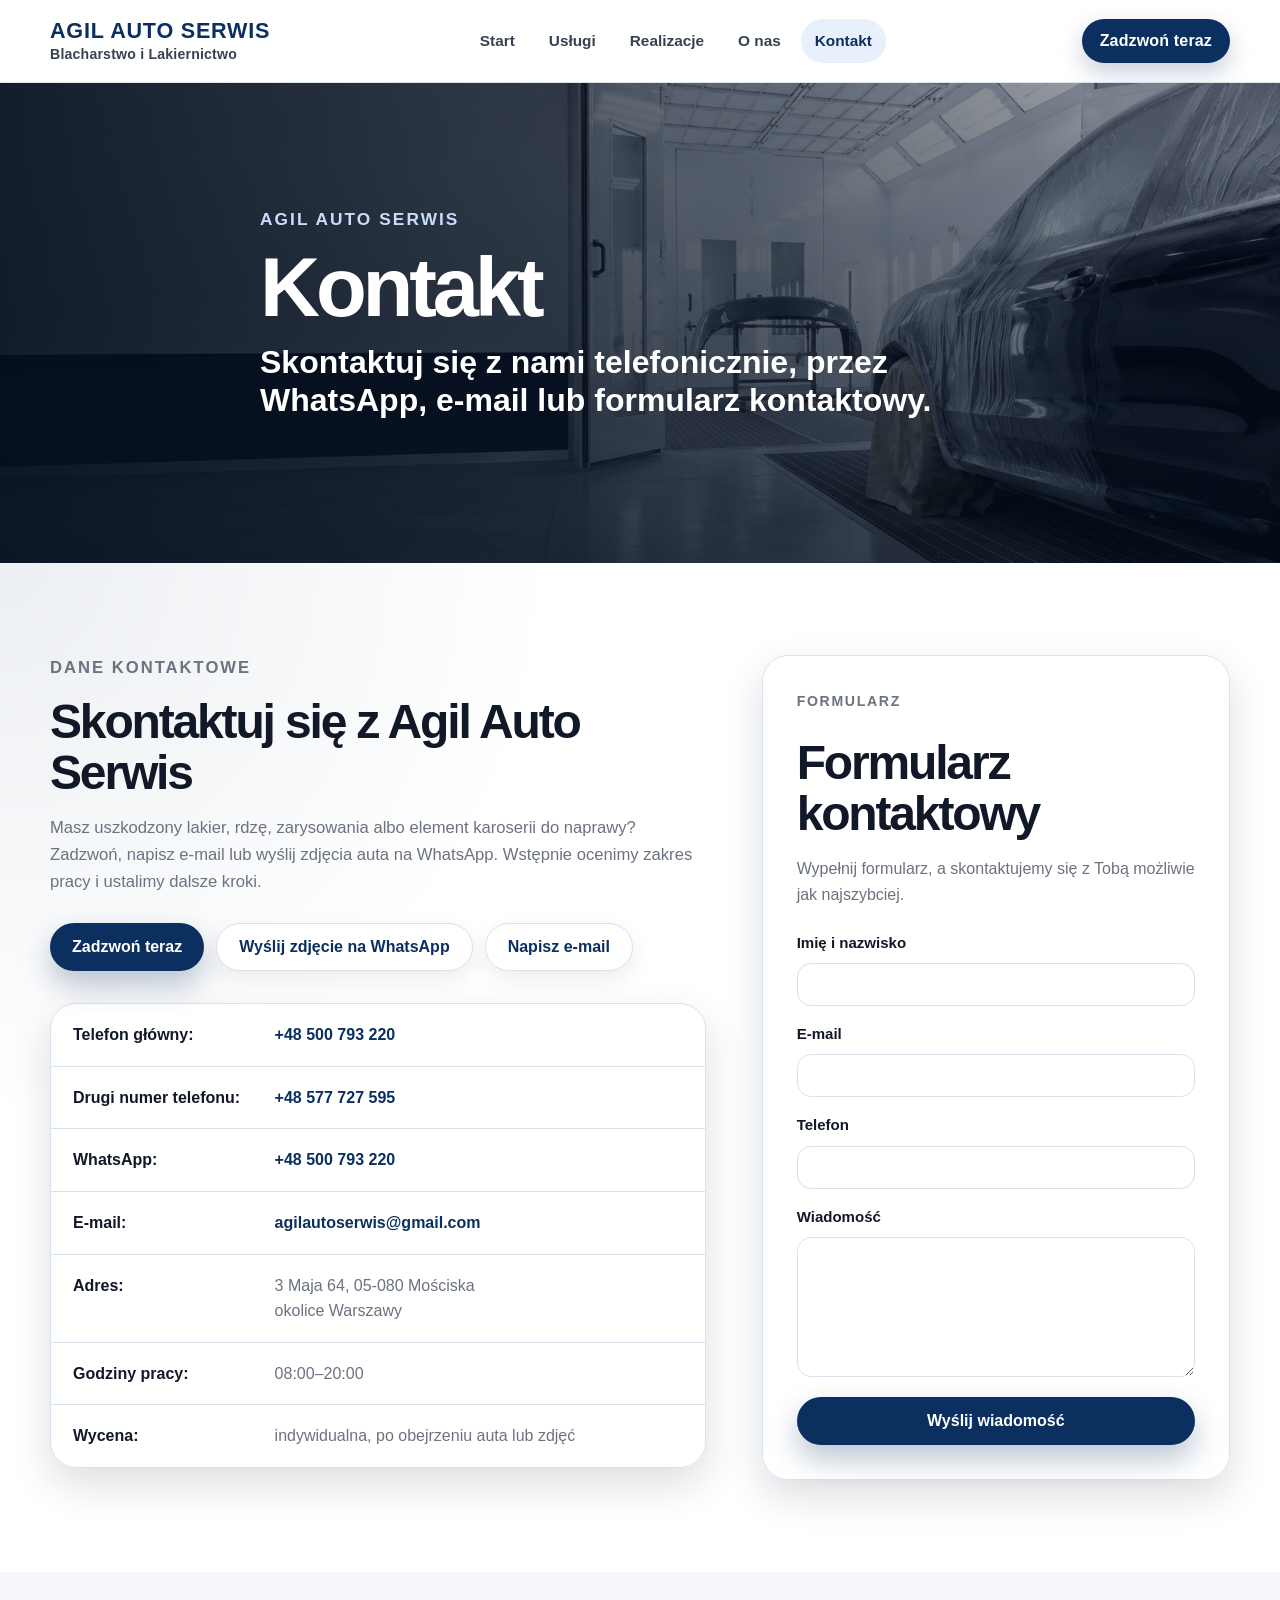
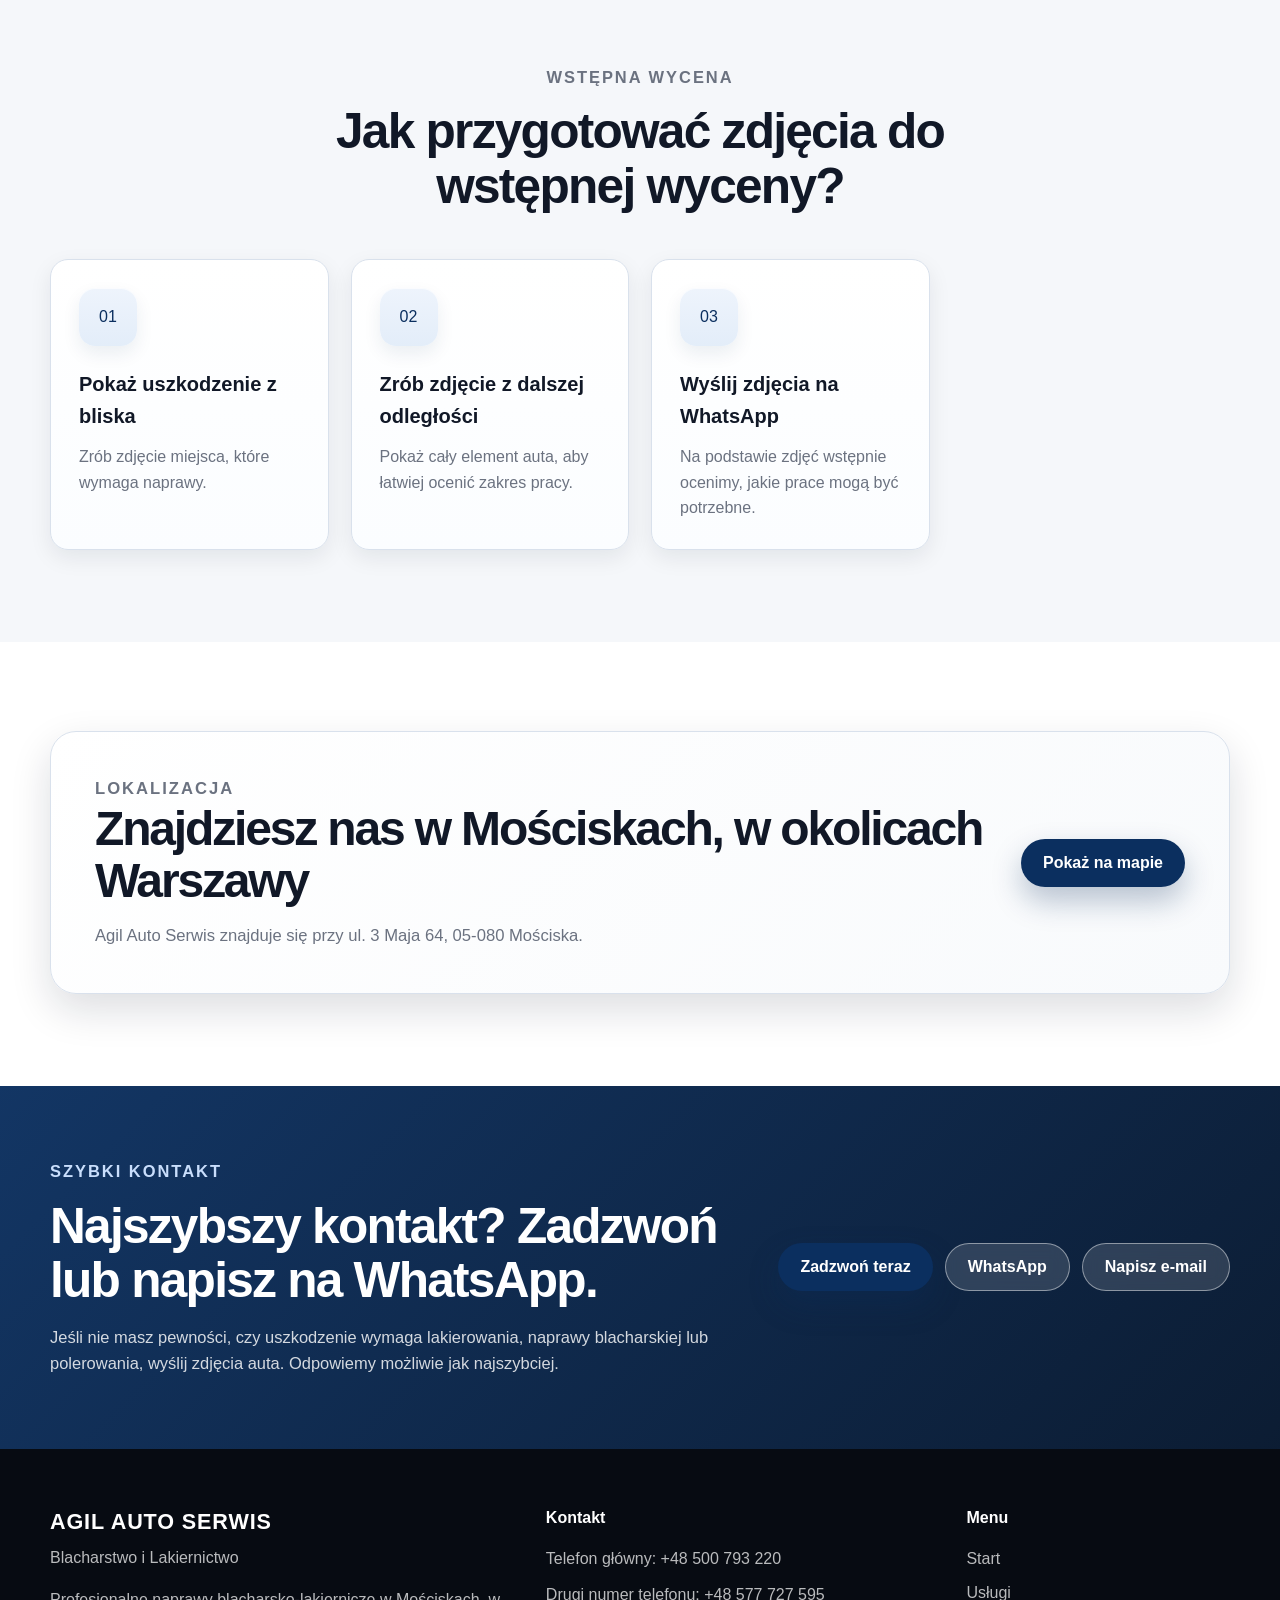
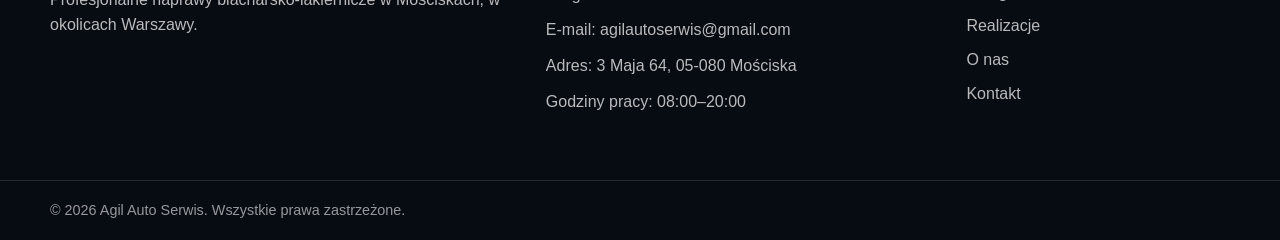
==== kontakt.html @ 93daf185 "Initial website version" ====
<!DOCTYPE html>
<html lang="pl">
<head>
  <meta charset="UTF-8" />
  <meta name="viewport" content="width=device-width, initial-scale=1.0" />

  <title>Kontakt | Agil Auto Serwis</title>

  <meta
    name="description"
    content="Kontakt Agil Auto Serwis — telefon, WhatsApp, e-mail, adres, godziny pracy i formularz kontaktowy do wstępnej wyceny napraw blacharsko-lakierniczych w Mościskach."
  />

  <link rel="stylesheet" href="style.css" />
</head>

<body>
  <header class="site-header">
    <div class="container header-container">
      <a href="index.html" class="logo-link text-logo" aria-label="Agil Auto Serwis">
        <span class="logo-title">AGIL AUTO SERWIS</span>
        <span class="logo-subtitle">Blacharstwo i Lakiernictwo</span>
      </a>

      <button class="nav-toggle" type="button" aria-label="Otwórz menu" aria-expanded="false">
        <span></span>
        <span></span>
        <span></span>
      </button>

      <nav class="main-nav" aria-label="Menu główne">
        <ul>
          <li><a href="index.html">Start</a></li>
          <li><a href="uslugi.html">Usługi</a></li>
          <li><a href="realizacje.html">Realizacje</a></li>
          <li><a href="onas.html">O nas</a></li>
          <li><a href="kontakt.html" class="active">Kontakt</a></li>
        </ul>
      </nav>

      <a href="tel:+48500793220" class="header-cta">Zadzwoń teraz</a>
    </div>
  </header>

  <main>
    <section class="hero page-hero">
      <img
        src="images/banner-kontakt.png"
        alt="Kontakt z Agil Auto Serwis"
        class="hero-image"
      />

      <div class="hero-overlay"></div>

      <div class="container hero-content">
        <p class="hero-kicker">Agil Auto Serwis</p>

        <h1>Kontakt</h1>

        <h2>Skontaktuj się z nami telefonicznie, przez WhatsApp, e-mail lub formularz kontaktowy.</h2>
      </div>
    </section>

    <section class="section contact-premium-section">
      <div class="container">
        <div class="contact-premium-grid">
          <div class="contact-premium-content">
            <p class="section-kicker">Dane kontaktowe</p>
            <h2>Skontaktuj się z Agil Auto Serwis</h2>
            <p>
              Masz uszkodzony lakier, rdzę, zarysowania albo element karoserii
              do naprawy? Zadzwoń, napisz e-mail lub wyślij zdjęcia auta na
              WhatsApp. Wstępnie ocenimy zakres pracy i ustalimy dalsze kroki.
            </p>

            <div class="contact-action-row">
              <a href="tel:+48500793220" class="btn btn-primary">Zadzwoń teraz</a>

              <a
                href="https://wa.me/48500793220?text=Dzie%C5%84%20dobry%2C%20chcia%C5%82bym%20zapyta%C4%87%20o%20napraw%C4%99%20blacharsko-lakiernicz%C4%85.%20Przesy%C5%82am%20zdj%C4%99cia%20auta%20do%20wst%C4%99pnej%20wyceny."
                class="btn btn-outline"
                target="_blank"
                rel="noopener noreferrer"
              >
                Wyślij zdjęcie na WhatsApp
              </a>

              <a
                href="mailto:agilautoserwis@gmail.com?subject=Zapytanie%20o%20napraw%C4%99%20blacharsko-lakiernicz%C4%85&body=Dzie%C5%84%20dobry%2C%0A%0Achcia%C5%82bym%20zapyta%C4%87%20o%20napraw%C4%99%20blacharsko-lakiernicz%C4%85.%20W%20za%C5%82%C4%85czniku%20mog%C4%99%20przes%C5%82a%C4%87%20zdj%C4%99cia%20auta%20do%20wst%C4%99pnej%20wyceny.%0A%0APozdrawiam"
                class="btn btn-outline"
              >
                Napisz e-mail
              </a>
            </div>

            <div class="premium-contact-card">
              <div class="premium-contact-item">
                <span>Telefon główny:</span>
                <a href="tel:+48500793220">+48 500 793 220</a>
              </div>

              <div class="premium-contact-item">
                <span>Drugi numer telefonu:</span>
                <a href="tel:+48577727595">+48 577 727 595</a>
              </div>

              <div class="premium-contact-item">
                <span>WhatsApp:</span>
                <a
                  href="https://wa.me/48500793220?text=Dzie%C5%84%20dobry%2C%20chcia%C5%82bym%20zapyta%C4%87%20o%20napraw%C4%99%20blacharsko-lakiernicz%C4%85.%20Przesy%C5%82am%20zdj%C4%99cia%20auta%20do%20wst%C4%99pnej%20wyceny."
                  target="_blank"
                  rel="noopener noreferrer"
                >
                  +48 500 793 220
                </a>
              </div>

              <div class="premium-contact-item">
                <span>E-mail:</span>
                <a
                  href="mailto:agilautoserwis@gmail.com?subject=Zapytanie%20o%20napraw%C4%99%20blacharsko-lakiernicz%C4%85&body=Dzie%C5%84%20dobry%2C%0A%0Achcia%C5%82bym%20zapyta%C4%87%20o%20napraw%C4%99%20blacharsko-lakiernicz%C4%85.%20W%20za%C5%82%C4%85czniku%20mog%C4%99%20przes%C5%82a%C4%87%20zdj%C4%99cia%20auta%20do%20wst%C4%99pnej%20wyceny.%0A%0APozdrawiam"
                >
                  agilautoserwis@gmail.com
                </a>
              </div>

              <div class="premium-contact-item">
                <span>Adres:</span>
                <p>
                  3 Maja 64, 05-080 Mościska<br />
                  okolice Warszawy
                </p>
              </div>

              <div class="premium-contact-item">
                <span>Godziny pracy:</span>
                <p>08:00–20:00</p>
              </div>

              <div class="premium-contact-item">
                <span>Wycena:</span>
                <p>indywidualna, po obejrzeniu auta lub zdjęć</p>
              </div>
            </div>
          </div>

          <aside class="contact-form-card">
            <p class="section-kicker">Formularz</p>
            <h2>Formularz kontaktowy</h2>
            <p>
              Wypełnij formularz, a skontaktujemy się z Tobą możliwie jak
              najszybciej.
            </p>

            <form name="kontakt" method="POST" data-netlify="true" class="contact-form">
              <input type="hidden" name="form-name" value="kontakt" />

              <div class="form-field">
                <label for="name">Imię i nazwisko</label>
                <input id="name" type="text" name="imie-i-nazwisko" required />
              </div>

              <div class="form-field">
                <label for="email">E-mail</label>
                <input id="email" type="email" name="email" required />
              </div>

              <div class="form-field">
                <label for="phone">Telefon</label>
                <input id="phone" type="tel" name="telefon" />
              </div>

              <div class="form-field">
                <label for="message">Wiadomość</label>
                <textarea id="message" name="wiadomosc" rows="6" required></textarea>
              </div>

              <button type="submit" class="btn btn-primary contact-submit">
                Wyślij wiadomość
              </button>
            </form>
          </aside>
        </div>
      </div>
    </section>

    <section class="section section-muted">
      <div class="container">
        <div class="section-heading">
          <p class="section-kicker">Wstępna wycena</p>
          <h2>Jak przygotować zdjęcia do wstępnej wyceny?</h2>
        </div>

        <div class="service-grid">
          <article class="service-card">
            <div class="service-icon" aria-hidden="true">01</div>
            <h3>Pokaż uszkodzenie z bliska</h3>
            <p>Zrób zdjęcie miejsca, które wymaga naprawy.</p>
          </article>

          <article class="service-card">
            <div class="service-icon" aria-hidden="true">02</div>
            <h3>Zrób zdjęcie z dalszej odległości</h3>
            <p>Pokaż cały element auta, aby łatwiej ocenić zakres pracy.</p>
          </article>

          <article class="service-card">
            <div class="service-icon" aria-hidden="true">03</div>
            <h3>Wyślij zdjęcia na WhatsApp</h3>
            <p>
              Na podstawie zdjęć wstępnie ocenimy, jakie prace mogą być
              potrzebne.
            </p>
          </article>
        </div>
      </div>
    </section>

    <section class="section location-section">
      <div class="container">
        <div class="location-card">
          <div>
            <p class="section-kicker">Lokalizacja</p>
            <h2>Znajdziesz nas w Mościskach, w okolicach Warszawy</h2>
            <p>
              Agil Auto Serwis znajduje się przy ul. 3 Maja 64,
              05-080 Mościska.
            </p>
          </div>

          <a
            href="https://maps.app.goo.gl/TS1FMHUCuoA9cqUd6"
            class="btn btn-primary"
            target="_blank"
            rel="noopener noreferrer"
          >
            Pokaż na mapie
          </a>
        </div>
      </div>
    </section>

    <section class="contact-cta">
      <div class="container contact-cta-container">
        <div>
          <p class="section-kicker">Szybki kontakt</p>
          <h2>Najszybszy kontakt? Zadzwoń lub napisz na WhatsApp.</h2>
          <p>
            Jeśli nie masz pewności, czy uszkodzenie wymaga lakierowania,
            naprawy blacharskiej lub polerowania, wyślij zdjęcia auta.
            Odpowiemy możliwie jak najszybciej.
          </p>
        </div>

        <div class="contact-cta-actions">
          <a href="tel:+48500793220" class="btn btn-primary">Zadzwoń teraz</a>

          <a
            href="https://wa.me/48500793220?text=Dzie%C5%84%20dobry%2C%20chcia%C5%82bym%20zapyta%C4%87%20o%20napraw%C4%99%20blacharsko-lakiernicz%C4%85.%20Przesy%C5%82am%20zdj%C4%99cia%20auta%20do%20wst%C4%99pnej%20wyceny."
            class="btn btn-secondary"
            target="_blank"
            rel="noopener noreferrer"
          >
            WhatsApp
          </a>

          <a
            href="mailto:agilautoserwis@gmail.com?subject=Zapytanie%20o%20napraw%C4%99%20blacharsko-lakiernicz%C4%85&body=Dzie%C5%84%20dobry%2C%0A%0Achcia%C5%82bym%20zapyta%C4%87%20o%20napraw%C4%99%20blacharsko-lakiernicz%C4%85.%20W%20za%C5%82%C4%85czniku%20mog%C4%99%20przes%C5%82a%C4%87%20zdj%C4%99cia%20auta%20do%20wst%C4%99pnej%20wyceny.%0A%0APozdrawiam"
            class="btn btn-secondary"
          >
            Napisz e-mail
          </a>
        </div>
      </div>
    </section>
  </main>

  <footer class="site-footer">
    <div class="container footer-grid">
      <div class="footer-brand">
        <h2>AGIL AUTO SERWIS</h2>
        <p>Blacharstwo i Lakiernictwo</p>
        <p>
          Profesjonalne naprawy blacharsko-lakiernicze w Mościskach,
          w okolicach Warszawy.
        </p>
      </div>

      <div class="footer-contact">
        <h3>Kontakt</h3>
        <p>
          Telefon główny:
          <a href="tel:+48500793220">+48 500 793 220</a>
        </p>
        <p>
          Drugi numer telefonu:
          <a href="tel:+48577727595">+48 577 727 595</a>
        </p>
        <p>
          E-mail:
          <a
            href="mailto:agilautoserwis@gmail.com?subject=Zapytanie%20o%20napraw%C4%99%20blacharsko-lakiernicz%C4%85&body=Dzie%C5%84%20dobry%2C%0A%0Achcia%C5%82bym%20zapyta%C4%87%20o%20napraw%C4%99%20blacharsko-lakiernicz%C4%85.%20W%20za%C5%82%C4%85czniku%20mog%C4%99%20przes%C5%82a%C4%87%20zdj%C4%99cia%20auta%20do%20wst%C4%99pnej%20wyceny.%0A%0APozdrawiam"
          >
            agilautoserwis@gmail.com
          </a>
        </p>
        <p>Adres: 3 Maja 64, 05-080 Mościska</p>
        <p>Godziny pracy: 08:00–20:00</p>
      </div>

      <div class="footer-nav">
        <h3>Menu</h3>
        <ul>
          <li><a href="index.html">Start</a></li>
          <li><a href="uslugi.html">Usługi</a></li>
          <li><a href="realizacje.html">Realizacje</a></li>
          <li><a href="onas.html">O nas</a></li>
          <li><a href="kontakt.html">Kontakt</a></li>
        </ul>
      </div>
    </div>

    <div class="footer-bottom">
      <div class="container">
        <p>© 2026 Agil Auto Serwis. Wszystkie prawa zastrzeżone.</p>
      </div>
    </div>
  </footer>

  <a href="tel:+48500793220" class="floating-call" aria-label="Zadzwoń teraz">
    Zadzwoń teraz
  </a>

  <script src="script.js"></script>
</body>
</html>
---- style.css ----
:root {
  --color-white: #ffffff;
  --color-light: #f5f7fa;
  --color-light-2: #eef3f8;
  --color-dark: #111827;
  --color-dark-2: #374151;
  --color-muted: #6b7280;
  --color-blue: #0b2f5f;
  --color-blue-2: #123f7a;
  --color-blue-3: #e8f0fb;
  --color-border: #d9e1ec;

  --container: 1180px;
  --header-height: 82px;

  --radius-sm: 12px;
  --radius-md: 18px;
  --radius-lg: 26px;

  --shadow-sm: 0 8px 22px rgba(15, 23, 42, 0.08);
  --shadow-md: 0 16px 40px rgba(15, 23, 42, 0.14);
  --shadow-lg: 0 24px 70px rgba(15, 23, 42, 0.2);

  --transition: 0.25s ease;
}

* {
  box-sizing: border-box;
  margin: 0;
  padding: 0;
}

html {
  scroll-behavior: smooth;
}

body {
  font-family: Arial, Helvetica, sans-serif;
  color: var(--color-dark);
  background: var(--color-white);
  line-height: 1.6;
}

img {
  display: block;
  max-width: 100%;
}

a {
  color: inherit;
  text-decoration: none;
}

ul {
  list-style: none;
}

button {
  font: inherit;
}

/* CONTAINER */

.container {
  width: min(100% - 32px, var(--container));
  margin-inline: auto;
}

/* HEADER */

.site-header {
  position: sticky;
  z-index: 100;
  top: 0;
  width: 100%;
  min-height: var(--header-height);
  background: rgba(255, 255, 255, 0.94);
  border-bottom: 1px solid rgba(217, 225, 236, 0.85);
  backdrop-filter: blur(16px);
}

.header-container {
  display: flex;
  align-items: center;
  justify-content: space-between;
  min-height: var(--header-height);
  gap: 24px;
}

.logo-link {
  flex: 0 0 auto;
  color: inherit;
  text-decoration: none;
}

.logo-link.text-logo {
  display: flex !important;
  flex-direction: column !important;
  align-items: flex-start;
  justify-content: center;
  gap: 4px;
  min-width: 220px;
  line-height: 1.05;
}

.logo-title {
  display: block !important;
  width: 100%;
  color: var(--color-blue);
  font-size: clamp(1.08rem, 2vw, 1.35rem);
  font-weight: 900;
  line-height: 1;
  letter-spacing: 0.035em;
  text-transform: uppercase;
  white-space: nowrap;
}

.logo-subtitle {
  display: block !important;
  width: 100%;
  color: var(--color-dark-2);
  font-size: clamp(0.74rem, 1.35vw, 0.88rem);
  font-weight: 650;
  line-height: 1.15;
  letter-spacing: 0.015em;
  white-space: nowrap;
}

.main-nav {
  display: flex;
  align-items: center;
  justify-content: center;
  flex: 1;
}

.main-nav ul {
  display: flex;
  align-items: center;
  gap: 6px;
}

.main-nav a {
  display: inline-flex;
  align-items: center;
  min-height: 42px;
  padding: 10px 14px;
  border-radius: 999px;
  color: var(--color-dark-2);
  font-size: 0.96rem;
  font-weight: 650;
  transition: background-color var(--transition), color var(--transition);
}

.main-nav a:hover,
.main-nav a.active {
  color: var(--color-blue);
  background: var(--color-blue-3);
}

.header-cta {
  display: inline-flex;
  align-items: center;
  justify-content: center;
  flex: 0 0 auto;
  min-height: 44px;
  padding: 13px 18px;
  border-radius: 999px;
  color: var(--color-white);
  background: var(--color-blue);
  font-weight: 700;
  line-height: 1;
  letter-spacing: 0.01em;
  box-shadow: 0 10px 24px rgba(11, 47, 95, 0.22);
  transition: transform var(--transition), background-color var(--transition), box-shadow var(--transition);
}

.header-cta:hover {
  transform: translateY(-2px);
  background: var(--color-blue-2);
  box-shadow: 0 16px 34px rgba(11, 47, 95, 0.32);
}

.nav-toggle {
  display: none;
  width: 46px;
  height: 46px;
  border-radius: 12px;
  border: 1px solid var(--color-border);
  background: var(--color-white);
  cursor: pointer;
}

.nav-toggle span {
  display: block;
  width: 22px;
  height: 2px;
  margin: 5px auto;
  border-radius: 999px;
  background: var(--color-dark);
  transition: transform var(--transition), opacity var(--transition);
}

/* BUTTONS */

.btn {
  display: inline-flex;
  align-items: center;
  justify-content: center;
  min-height: 48px;
  padding: 14px 22px;
  border-radius: 999px;
  font-weight: 750;
  line-height: 1;
  transition: transform var(--transition), background-color var(--transition), color var(--transition), box-shadow var(--transition);
}

.btn:hover {
  transform: translateY(-2px);
}

.btn-primary {
  color: var(--color-white);
  background: var(--color-blue);
  box-shadow: 0 14px 30px rgba(11, 47, 95, 0.28);
}

.btn-primary:hover {
  background: var(--color-blue-2);
}

.btn-secondary {
  color: var(--color-white);
  background: rgba(255, 255, 255, 0.14);
  border: 1px solid rgba(255, 255, 255, 0.45);
  backdrop-filter: blur(8px);
}

.btn-secondary:hover {
  background: rgba(255, 255, 255, 0.22);
}

.btn-outline {
  color: var(--color-blue);
  background: var(--color-white);
  border: 1px solid var(--color-border);
  box-shadow: var(--shadow-sm);
}

.btn-outline:hover {
  background: var(--color-blue-3);
}

/* HERO */

.hero {
  position: relative;
  min-height: calc(100vh - var(--header-height));
  display: flex;
  align-items: center;
  overflow: hidden;
  color: var(--color-white);
}

.page-hero {
  min-height: 480px;
}

.hero-image {
  position: absolute;
  inset: 0;
  width: 100%;
  height: 100%;
  object-fit: cover;
}

.hero-overlay {
  position: absolute;
  inset: 0;
  background:
    linear-gradient(90deg, rgba(5, 15, 30, 0.86), rgba(5, 15, 30, 0.55), rgba(5, 15, 30, 0.18)),
    linear-gradient(180deg, rgba(5, 15, 30, 0.18), rgba(5, 15, 30, 0.62));
}

.hero-content {
  position: relative;
  z-index: 2;
  max-width: 760px;
  padding-block: 96px;
}

.hero-kicker,
.section-kicker {
  margin-bottom: 14px;
  color: var(--color-blue-2);
  font-size: 0.88rem;
  font-weight: 800;
  letter-spacing: 0.12em;
  text-transform: uppercase;
}

.hero .hero-kicker {
  color: #c9defc;
}

.hero h1 {
  margin-bottom: 16px;
  font-size: clamp(3rem, 7vw, 5.7rem);
  line-height: 0.95;
  letter-spacing: -0.05em;
}

.page-hero h1 {
  font-size: clamp(3rem, 7vw, 5.2rem);
}

.hero h2 {
  max-width: 720px;
  margin-bottom: 20px;
  font-size: clamp(1.3rem, 3vw, 2rem);
  line-height: 1.2;
  font-weight: 750;
}

.hero p {
  max-width: 660px;
  color: rgba(255, 255, 255, 0.88);
  font-size: 1.08rem;
}

.hero-actions {
  display: flex;
  flex-wrap: wrap;
  gap: 14px;
  margin-top: 30px;
}

/* SECTIONS */

.section {
  padding: 92px 0;
}

.section-muted {
  background: var(--color-light);
}

.section-heading {
  max-width: 760px;
  margin: 0 auto 46px;
  text-align: center;
}

.section-heading h2,
.split-content h2,
.contact-cta h2 {
  margin-bottom: 16px;
  color: var(--color-dark);
  font-size: clamp(2rem, 4vw, 3.1rem);
  line-height: 1.1;
  letter-spacing: -0.035em;
}

.section-heading p,
.split-content p,
.contact-cta p {
  color: var(--color-muted);
  font-size: 1.03rem;
}

.section-heading p + p {
  margin-top: 12px;
}

.section-action {
  display: flex;
  justify-content: center;
  margin-top: 34px;
}

/* SERVICES */

.service-grid {
  display: grid;
  grid-template-columns: repeat(4, 1fr);
  gap: 22px;
}

.service-card {
  min-height: 260px;
  padding: 28px;
  border: 1px solid var(--color-border);
  border-radius: var(--radius-md);
  background:
    linear-gradient(180deg, #ffffff 0%, #fbfdff 100%);
  box-shadow: var(--shadow-sm);
  transition:
    transform var(--transition),
    box-shadow var(--transition),
    border-color var(--transition),
    background-color var(--transition);
}

.service-card:hover {
  transform: translateY(-6px);
  border-color: rgba(11, 47, 95, 0.22);
  box-shadow: var(--shadow-md);
}

.service-icon {
  display: inline-flex;
  align-items: center;
  justify-content: center;
  width: 58px;
  height: 58px;
  margin-bottom: 22px;
  border-radius: 16px;
  color: var(--color-blue);
  background: linear-gradient(180deg, #eef4fc 0%, #e3edf9 100%);
  box-shadow:
    inset 0 1px 0 rgba(255, 255, 255, 0.7),
    0 8px 18px rgba(11, 47, 95, 0.08);
  flex-shrink: 0;
}

.service-icon svg {
  width: 28px;
  height: 28px;
  stroke: currentColor;
  fill: none;
  stroke-width: 1.9;
  stroke-linecap: round;
  stroke-linejoin: round;
}

.service-card h3 {
  margin-bottom: 12px;
  font-size: 1.25rem;
  color: var(--color-dark);
}

.service-card p {
  color: var(--color-muted);
}

/* SPLIT LAYOUT */

.split-layout {
  display: grid;
  grid-template-columns: 0.95fr 1.05fr;
  gap: 48px;
  align-items: center;
}

.split-layout.reverse {
  grid-template-columns: 1fr 1fr;
}

.split-layout.reverse .image-card {
  order: 1;
}

.split-layout.reverse .split-content {
  order: 2;
}

.split-content {
  max-width: 580px;
}

.split-content .btn {
  margin-top: 26px;
}

.preview-gallery {
  display: grid;
  grid-template-columns: repeat(3, 1fr);
  gap: 16px;
}

.preview-gallery figure {
  overflow: hidden;
  border-radius: var(--radius-md);
  background: var(--color-white);
  box-shadow: var(--shadow-sm);
}

.preview-gallery img {
  width: 100%;
  height: 260px;
  object-fit: cover;
}

.preview-gallery figcaption {
  padding: 14px 16px;
  color: var(--color-dark-2);
  font-size: 0.92rem;
  font-weight: 700;
}

.image-card {
  overflow: hidden;
  border-radius: var(--radius-lg);
  box-shadow: var(--shadow-md);
  background: var(--color-light);
}

.image-card img {
  width: 100%;
  height: 520px;
  object-fit: cover;
}

/* CASE STUDY / REALIZACJE */

.case-study-card {
  padding: clamp(24px, 4vw, 44px);
  border: 1px solid var(--color-border);
  border-radius: var(--radius-lg);
  background: linear-gradient(180deg, var(--color-white), #f8fafc);
  box-shadow: var(--shadow-md);
}

.case-study-header {
  max-width: 760px;
  margin-bottom: 34px;
}

.case-study-label {
  display: inline-flex;
  align-items: center;
  min-height: 30px;
  margin-bottom: 14px;
  padding: 7px 12px;
  border-radius: 999px;
  color: var(--color-blue);
  background: var(--color-blue-3);
  font-size: 0.78rem;
  font-weight: 900;
  line-height: 1;
  letter-spacing: 0.12em;
}

.case-study-header h2 {
  margin-bottom: 14px;
  color: var(--color-dark);
  font-size: clamp(1.7rem, 3.2vw, 2.65rem);
  line-height: 1.08;
  letter-spacing: -0.045em;
}

.case-study-header p {
  max-width: 680px;
  margin-bottom: 0;
  color: var(--color-muted);
  font-size: 1.04rem;
}

.case-study-gallery {
  display: grid;
  grid-template-columns: repeat(3, 1fr);
  gap: 18px;
}

.case-image-card {
  display: grid;
  gap: 14px;
  width: 100%;
  padding: 12px;
  border: 1px solid var(--color-border);
  border-radius: var(--radius-lg);
  background: var(--color-white);
  box-shadow: var(--shadow-sm);
  cursor: pointer;
  text-align: left;
  transition:
    transform var(--transition),
    box-shadow var(--transition),
    border-color var(--transition);
}

.case-image-card:hover {
  transform: translateY(-5px);
  border-color: rgba(11, 47, 95, 0.28);
  box-shadow: var(--shadow-md);
}

.case-image-wrap {
  display: block;
  overflow: hidden;
  border-radius: calc(var(--radius-lg) - 8px);
  background: var(--color-light);
}

.case-image-wrap img {
  width: 100%;
  height: 300px;
  object-fit: cover;
  transition: transform 450ms ease;
}

.case-image-card:hover .case-image-wrap img {
  transform: scale(1.035);
}

.case-image-caption {
  display: inline-flex;
  align-items: center;
  width: fit-content;
  min-height: 34px;
  padding: 8px 13px;
  border-radius: 999px;
  color: var(--color-white);
  background: var(--color-blue);
  font-size: 0.9rem;
  font-weight: 800;
  line-height: 1;
}

.case-study-note {
  margin: 28px 0 0;
  padding: 18px 20px;
  border-left: 4px solid var(--color-blue);
  border-radius: var(--radius-sm);
  background: var(--color-blue-3);
  color: var(--color-dark-2);
  font-weight: 650;
}

/* LIGHTBOX */

.image-lightbox {
  position: fixed;
  z-index: 999;
  inset: 0;
  display: none;
  align-items: center;
  justify-content: center;
  padding: 24px;
  background: rgba(5, 14, 28, 0.86);
  backdrop-filter: blur(8px);
}

.image-lightbox.is-open {
  display: flex;
}

.lightbox-image {
  max-width: min(1100px, 94vw);
  max-height: 86vh;
  object-fit: contain;
  border-radius: var(--radius-md);
  background: var(--color-white);
  box-shadow: var(--shadow-lg);
}

.lightbox-close {
  position: fixed;
  top: 18px;
  right: 18px;
  z-index: 1000;
  display: inline-flex;
  align-items: center;
  justify-content: center;
  width: 46px;
  height: 46px;
  border: 0;
  border-radius: 999px;
  color: var(--color-white);
  background: rgba(255, 255, 255, 0.14);
  font-size: 2rem;
  line-height: 1;
  cursor: pointer;
  transition:
    background-color var(--transition),
    transform var(--transition);
}

.lightbox-close:hover {
  transform: translateY(-2px);
  background: rgba(255, 255, 255, 0.24);
}

/* KONTAKT PAGE */

.contact-premium-section {
  background:
    radial-gradient(circle at top left, rgba(11, 47, 95, 0.08), transparent 34%),
    var(--color-white);
}

.contact-premium-grid {
  display: grid;
  grid-template-columns: minmax(0, 1.05fr) minmax(360px, 0.75fr);
  align-items: start;
  gap: clamp(28px, 5vw, 56px);
}

.contact-premium-content h2,
.contact-form-card h2,
.location-card h2 {
  margin-bottom: 16px;
  color: var(--color-dark);
  font-size: clamp(1.85rem, 3.8vw, 3rem);
  line-height: 1.08;
  letter-spacing: -0.045em;
}

.contact-premium-content > p {
  max-width: 760px;
  color: var(--color-muted);
  font-size: 1.04rem;
}

.contact-action-row {
  display: flex;
  flex-wrap: wrap;
  gap: 12px;
  margin-top: 28px;
}

.premium-contact-card,
.contact-form-card,
.location-card {
  border: 1px solid var(--color-border);
  border-radius: var(--radius-lg);
  background: rgba(255, 255, 255, 0.92);
  box-shadow: var(--shadow-md);
}

.premium-contact-card {
  display: grid;
  gap: 0;
  margin-top: 32px;
  overflow: hidden;
}

.premium-contact-item {
  display: grid;
  grid-template-columns: minmax(160px, 0.45fr) minmax(0, 1fr);
  gap: 18px;
  padding: 18px 22px;
  border-bottom: 1px solid var(--color-border);
}

.premium-contact-item:last-child {
  border-bottom: 0;
}

.premium-contact-item span {
  color: var(--color-dark);
  font-weight: 850;
}

.premium-contact-item a {
  color: var(--color-blue);
  font-weight: 800;
  overflow-wrap: anywhere;
}

.premium-contact-item p {
  margin: 0;
  color: var(--color-muted);
}

.contact-form-card {
  position: sticky;
  top: calc(var(--header-height) + 24px);
  padding: clamp(24px, 4vw, 34px);
}

.contact-form-card > p {
  margin-bottom: 24px;
  color: var(--color-muted);
}

.contact-form {
  display: grid;
  gap: 16px;
}

.form-field {
  display: grid;
  gap: 8px;
}

.form-field label {
  color: var(--color-dark);
  font-size: 0.94rem;
  font-weight: 800;
}

.form-field input,
.form-field textarea {
  width: 100%;
  border: 1px solid var(--color-border);
  border-radius: 14px;
  padding: 13px 15px;
  color: var(--color-dark);
  background: var(--color-white);
  outline: none;
  transition:
    border-color var(--transition),
    box-shadow var(--transition),
    background-color var(--transition);
}

.form-field input:focus,
.form-field textarea:focus {
  border-color: rgba(11, 47, 95, 0.55);
  box-shadow: 0 0 0 4px rgba(11, 47, 95, 0.1);
}

.form-field textarea {
  resize: vertical;
  min-height: 140px;
}

.contact-submit {
  width: 100%;
  border: 0;
  margin-top: 4px;
  cursor: pointer;
}

.location-section {
  padding-top: clamp(58px, 7vw, 90px);
}

.location-card {
  display: grid;
  grid-template-columns: minmax(0, 1fr) auto;
  align-items: center;
  gap: 24px;
  padding: clamp(26px, 5vw, 44px);
  background: linear-gradient(135deg, var(--color-white), #f8fafc);
}

.location-card p {
  max-width: 650px;
  margin-bottom: 0;
  color: var(--color-muted);
  font-size: 1.04rem;
}

/* CONTACT CTA */

.contact-cta {
  padding: 72px 0;
  color: var(--color-white);
  background:
    linear-gradient(135deg, rgba(11, 47, 95, 0.97), rgba(7, 24, 47, 0.98));
}

.contact-cta .section-kicker {
  color: #c9defc;
}

.contact-cta h2 {
  color: var(--color-white);
}

.contact-cta p {
  max-width: 680px;
  color: rgba(255, 255, 255, 0.82);
}

.contact-cta-container {
  display: flex;
  align-items: center;
  justify-content: space-between;
  gap: 34px;
}

.contact-cta-actions {
  display: flex;
  flex-wrap: wrap;
  gap: 12px;
  flex: 0 0 auto;
}

/* FOOTER */

.site-footer {
  color: var(--color-white);
  background: #070b12;
}

.footer-grid {
  display: grid;
  grid-template-columns: 1.2fr 1fr 0.7fr;
  gap: 44px;
  padding: 56px 0;
}

.footer-brand h2 {
  margin-bottom: 6px;
  color: var(--color-white);
  font-size: 1.35rem;
  letter-spacing: 0.04em;
}

.footer-brand p,
.footer-contact p,
.footer-nav a {
  color: rgba(255, 255, 255, 0.72);
}

.footer-brand p + p {
  margin-top: 16px;
}

.site-footer h3 {
  margin-bottom: 16px;
  font-size: 1rem;
  color: var(--color-white);
}

.footer-contact p {
  margin-bottom: 10px;
}

.footer-contact a:hover,
.footer-nav a:hover {
  color: var(--color-white);
}

.footer-nav li + li {
  margin-top: 8px;
}

.footer-bottom {
  padding: 18px 0;
  border-top: 1px solid rgba(255, 255, 255, 0.12);
}

.footer-bottom p {
  color: rgba(255, 255, 255, 0.58);
  font-size: 0.9rem;
}

/* FLOATING CALL */

.floating-call {
  position: fixed;
  right: 20px;
  bottom: 20px;
  z-index: 95;
  display: none;
  align-items: center;
  justify-content: center;
  min-height: 48px;
  padding: 13px 18px;
  border-radius: 999px;
  color: var(--color-white);
  background: var(--color-blue);
  font-weight: 800;
  box-shadow: var(--shadow-lg);
}

/* RESPONSIVE */

@media (max-width: 1080px) {
  .contact-premium-grid {
    grid-template-columns: 1fr;
  }

  .contact-form-card {
    position: static;
  }

  .location-card {
    grid-template-columns: 1fr;
  }
}

@media (max-width: 1024px) {
  .service-grid {
    grid-template-columns: repeat(2, 1fr);
  }

  .split-layout,
  .split-layout.reverse {
    grid-template-columns: 1fr;
  }

  .split-content {
    max-width: 760px;
  }

  .image-card img {
    height: 460px;
  }

  .contact-cta-container {
    align-items: flex-start;
    flex-direction: column;
  }
}

@media (max-width: 900px) {
  :root {
    --header-height: 74px;
  }

  .header-container {
    gap: 12px;
  }

  .logo-link.text-logo {
    min-width: 184px;
  }

  .logo-title {
    font-size: 1.02rem;
  }

  .logo-subtitle {
    font-size: 0.72rem;
  }

  .nav-toggle {
    display: inline-block;
    order: 3;
  }

  .header-cta {
    display: none;
  }

  .main-nav {
    position: fixed;
    top: var(--header-height);
    left: 0;
    right: 0;
    display: block;
    max-height: calc(100vh - var(--header-height));
    padding: 14px 16px 18px;
    overflow-y: auto;
    background: rgba(255, 255, 255, 0.98);
    border-bottom: 1px solid var(--color-border);
    box-shadow: var(--shadow-md);
    transform: translateY(-120%);
    opacity: 0;
    visibility: hidden;
    transition: transform var(--transition), opacity var(--transition), visibility var(--transition);
  }

  .main-nav ul {
    display: grid;
    gap: 6px;
    width: min(100%, var(--container));
    margin-inline: auto;
  }

  .main-nav a {
    justify-content: center;
    min-height: 48px;
    border-radius: var(--radius-sm);
    background: var(--color-light);
  }

  body.nav-open .main-nav {
    transform: translateY(0);
    opacity: 1;
    visibility: visible;
  }

  body.nav-open .nav-toggle span:nth-child(1) {
    transform: translateY(7px) rotate(45deg);
  }

  body.nav-open .nav-toggle span:nth-child(2) {
    opacity: 0;
  }

  body.nav-open .nav-toggle span:nth-child(3) {
    transform: translateY(-7px) rotate(-45deg);
  }

  .hero {
    min-height: 760px;
  }

  .page-hero {
    min-height: 430px;
  }

  .hero-content {
    padding-block: 76px;
  }

  .preview-gallery {
    grid-template-columns: 1fr;
  }

  .preview-gallery img {
    height: 340px;
  }

  .case-study-gallery {
    grid-template-columns: 1fr;
  }

  .case-image-wrap img {
    height: 340px;
  }
}

@media (max-width: 720px) {
  .contact-action-row {
    display: grid;
  }

  .premium-contact-item {
    grid-template-columns: 1fr;
    gap: 5px;
    padding: 17px 18px;
  }

  .contact-form-card,
  .premium-contact-card,
  .location-card {
    border-radius: var(--radius-md);
  }

  .location-card .btn {
    width: 100%;
  }
}

@media (max-width: 640px) {
  .container {
    width: min(100% - 24px, var(--container));
  }

  .hero {
    min-height: 720px;
  }

  .page-hero {
    min-height: 390px;
  }

  .hero-overlay {
    background:
      linear-gradient(90deg, rgba(5, 15, 30, 0.9), rgba(5, 15, 30, 0.64)),
      linear-gradient(180deg, rgba(5, 15, 30, 0.18), rgba(5, 15, 30, 0.76));
  }

  .hero h1 {
    font-size: clamp(2.65rem, 15vw, 4rem);
  }

  .hero h2 {
    font-size: 1.25rem;
  }

  .hero p {
    font-size: 1rem;
  }

  .hero-actions,
  .contact-cta-actions {
    flex-direction: column;
    align-items: stretch;
  }

  .btn {
    width: 100%;
  }

  .section {
    padding: 68px 0;
  }

  .section-heading {
    margin-bottom: 34px;
    text-align: left;
  }

  .service-grid {
    grid-template-columns: 1fr;
  }

  .service-card {
    min-height: auto;
  }

  .image-card img {
    height: 390px;
  }

  .footer-grid {
    grid-template-columns: 1fr;
    gap: 28px;
  }

  .floating-call {
    display: inline-flex;
  }
}

@media (max-width: 520px) {
  .case-study-card {
    padding: 18px;
    border-radius: var(--radius-md);
  }

  .case-image-card {
    border-radius: var(--radius-md);
  }

  .case-image-wrap {
    border-radius: calc(var(--radius-md) - 6px);
  }

  .case-image-wrap img {
    height: 260px;
  }

  .image-lightbox {
    padding: 14px;
  }

  .lightbox-image {
    max-width: 96vw;
    max-height: 82vh;
  }
}

@media (max-width: 460px) {
  .logo-link.text-logo {
    min-width: 168px;
  }

  .logo-title {
    font-size: 0.95rem;
    letter-spacing: 0.025em;
  }

  .logo-subtitle {
    font-size: 0.68rem;
  }

  .hero {
    min-height: 680px;
  }

  .page-hero {
    min-height: 360px;
  }

  .preview-gallery img {
    height: 280px;
  }
}
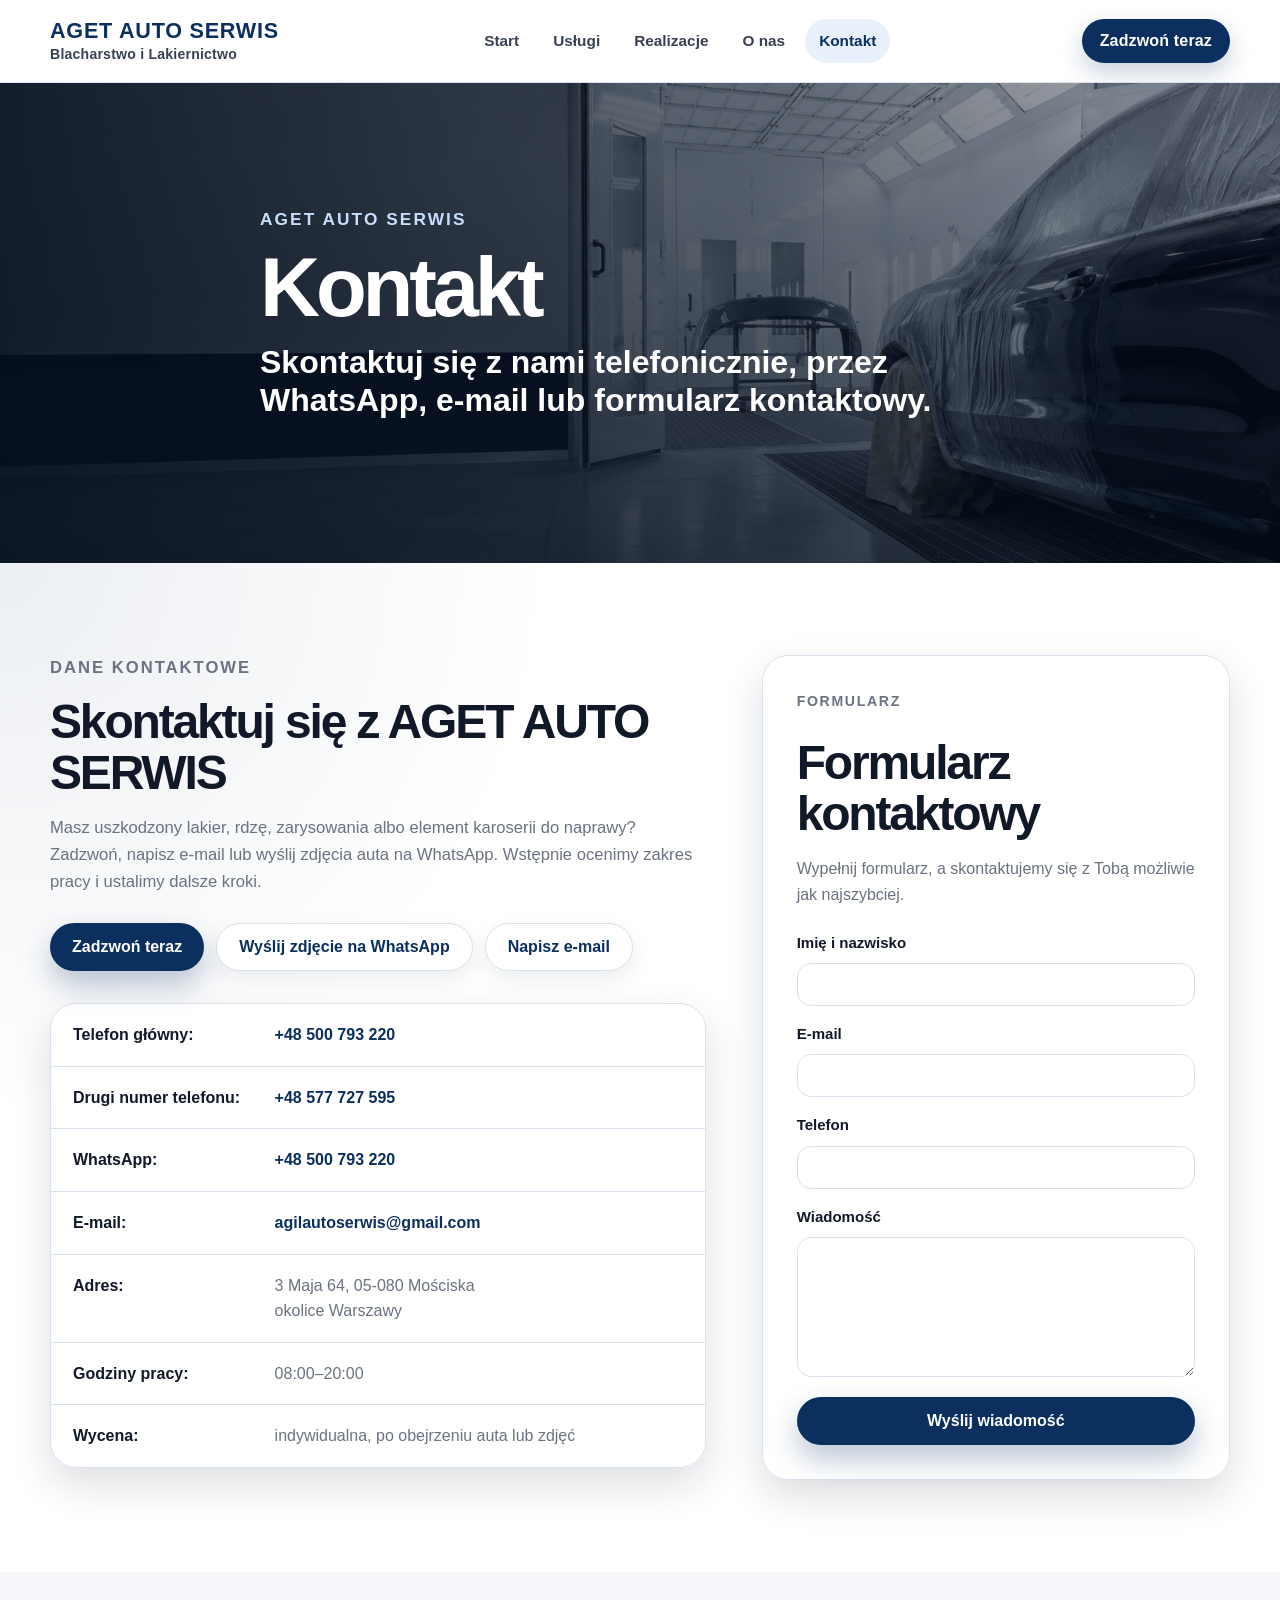
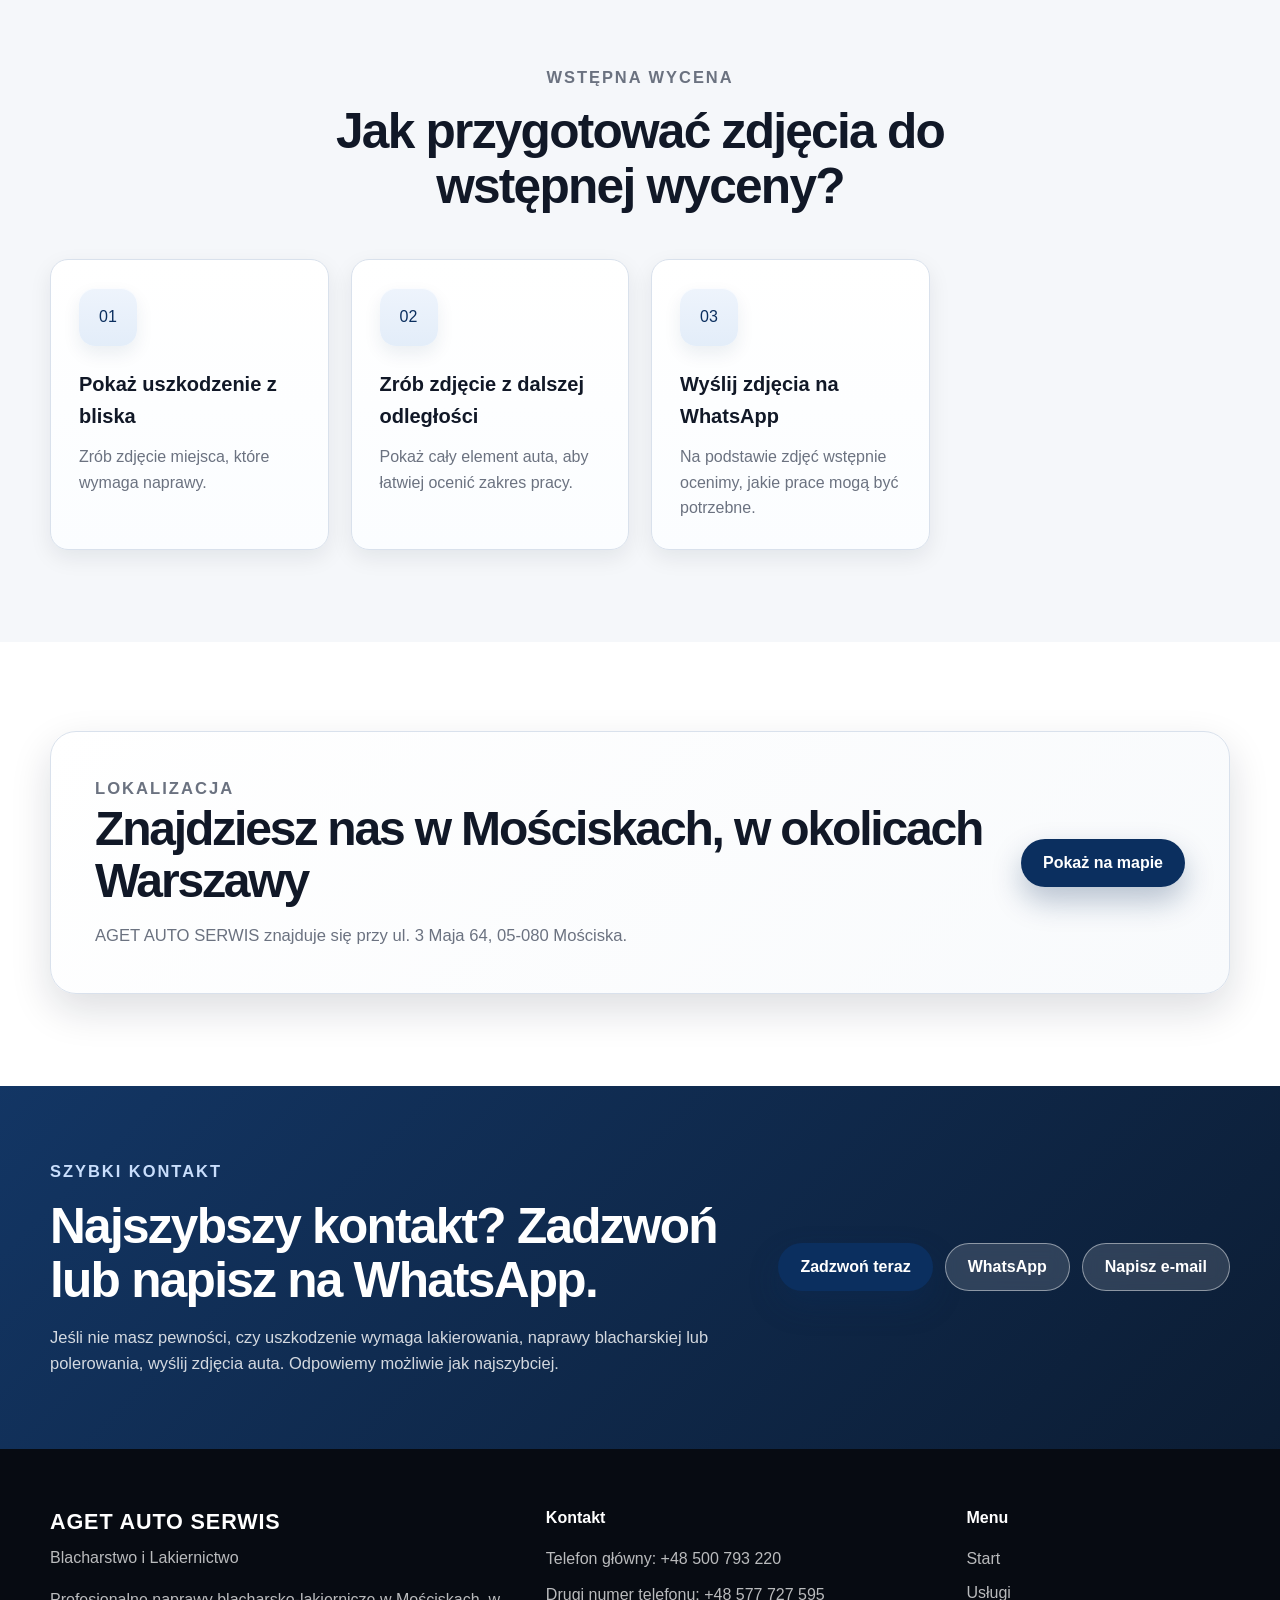
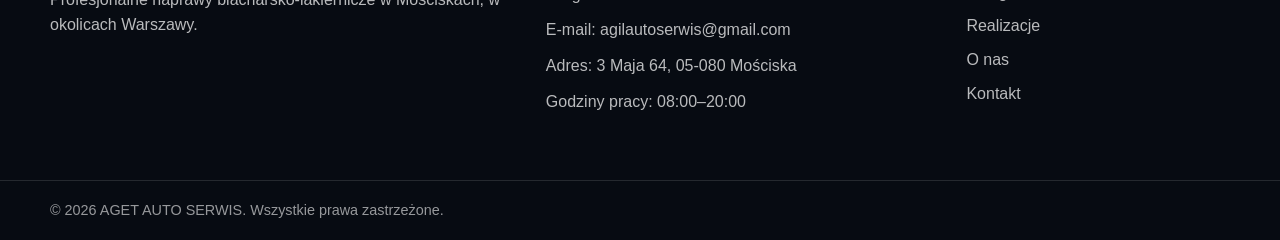
==== commit 597e45fa: "Rename visible brand to Aget Auto Serwis" ====
--- a/kontakt.html
+++ b/kontakt.html
@@ -4,11 +4,11 @@
   <meta charset="UTF-8" />
   <meta name="viewport" content="width=device-width, initial-scale=1.0" />
 
-  <title>Kontakt | Agil Auto Serwis</title>
+  <title>Kontakt | AGET AUTO SERWIS</title>
 
   <meta
     name="description"
-    content="Kontakt Agil Auto Serwis — telefon, WhatsApp, e-mail, adres, godziny pracy i formularz kontaktowy do wstępnej wyceny napraw blacharsko-lakierniczych w Mościskach."
+    content="Kontakt AGET AUTO SERWIS — telefon, WhatsApp, e-mail, adres, godziny pracy i formularz kontaktowy do wstępnej wyceny napraw blacharsko-lakierniczych w Mościskach."
   />
 
   <link rel="stylesheet" href="style.css" />
@@ -17,8 +17,8 @@
 <body>
   <header class="site-header">
     <div class="container header-container">
-      <a href="index.html" class="logo-link text-logo" aria-label="Agil Auto Serwis">
-        <span class="logo-title">AGIL AUTO SERWIS</span>
+      <a href="index.html" class="logo-link text-logo" aria-label="AGET AUTO SERWIS">
+        <span class="logo-title">AGET AUTO SERWIS</span>
         <span class="logo-subtitle">Blacharstwo i Lakiernictwo</span>
       </a>
 
@@ -46,14 +46,14 @@
     <section class="hero page-hero">
       <img
         src="images/banner-kontakt.png"
-        alt="Kontakt z Agil Auto Serwis"
+        alt="Kontakt z AGET AUTO SERWIS"
         class="hero-image"
       />
 
       <div class="hero-overlay"></div>
 
       <div class="container hero-content">
-        <p class="hero-kicker">Agil Auto Serwis</p>
+        <p class="hero-kicker">AGET AUTO SERWIS</p>
 
         <h1>Kontakt</h1>
 
@@ -66,7 +66,7 @@
         <div class="contact-premium-grid">
           <div class="contact-premium-content">
             <p class="section-kicker">Dane kontaktowe</p>
-            <h2>Skontaktuj się z Agil Auto Serwis</h2>
+            <h2>Skontaktuj się z AGET AUTO SERWIS</h2>
             <p>
               Masz uszkodzony lakier, rdzę, zarysowania albo element karoserii
               do naprawy? Zadzwoń, napisz e-mail lub wyślij zdjęcia auta na
@@ -223,7 +223,7 @@
             <p class="section-kicker">Lokalizacja</p>
             <h2>Znajdziesz nas w Mościskach, w okolicach Warszawy</h2>
             <p>
-              Agil Auto Serwis znajduje się przy ul. 3 Maja 64,
+              AGET AUTO SERWIS znajduje się przy ul. 3 Maja 64,
               05-080 Mościska.
             </p>
           </div>
@@ -278,7 +278,7 @@
   <footer class="site-footer">
     <div class="container footer-grid">
       <div class="footer-brand">
-        <h2>AGIL AUTO SERWIS</h2>
+        <h2>AGET AUTO SERWIS</h2>
         <p>Blacharstwo i Lakiernictwo</p>
         <p>
           Profesjonalne naprawy blacharsko-lakiernicze w Mościskach,
@@ -322,7 +322,7 @@
 
     <div class="footer-bottom">
       <div class="container">
-        <p>© 2026 Agil Auto Serwis. Wszystkie prawa zastrzeżone.</p>
+        <p>© 2026 AGET AUTO SERWIS. Wszystkie prawa zastrzeżone.</p>
       </div>
     </div>
   </footer>
